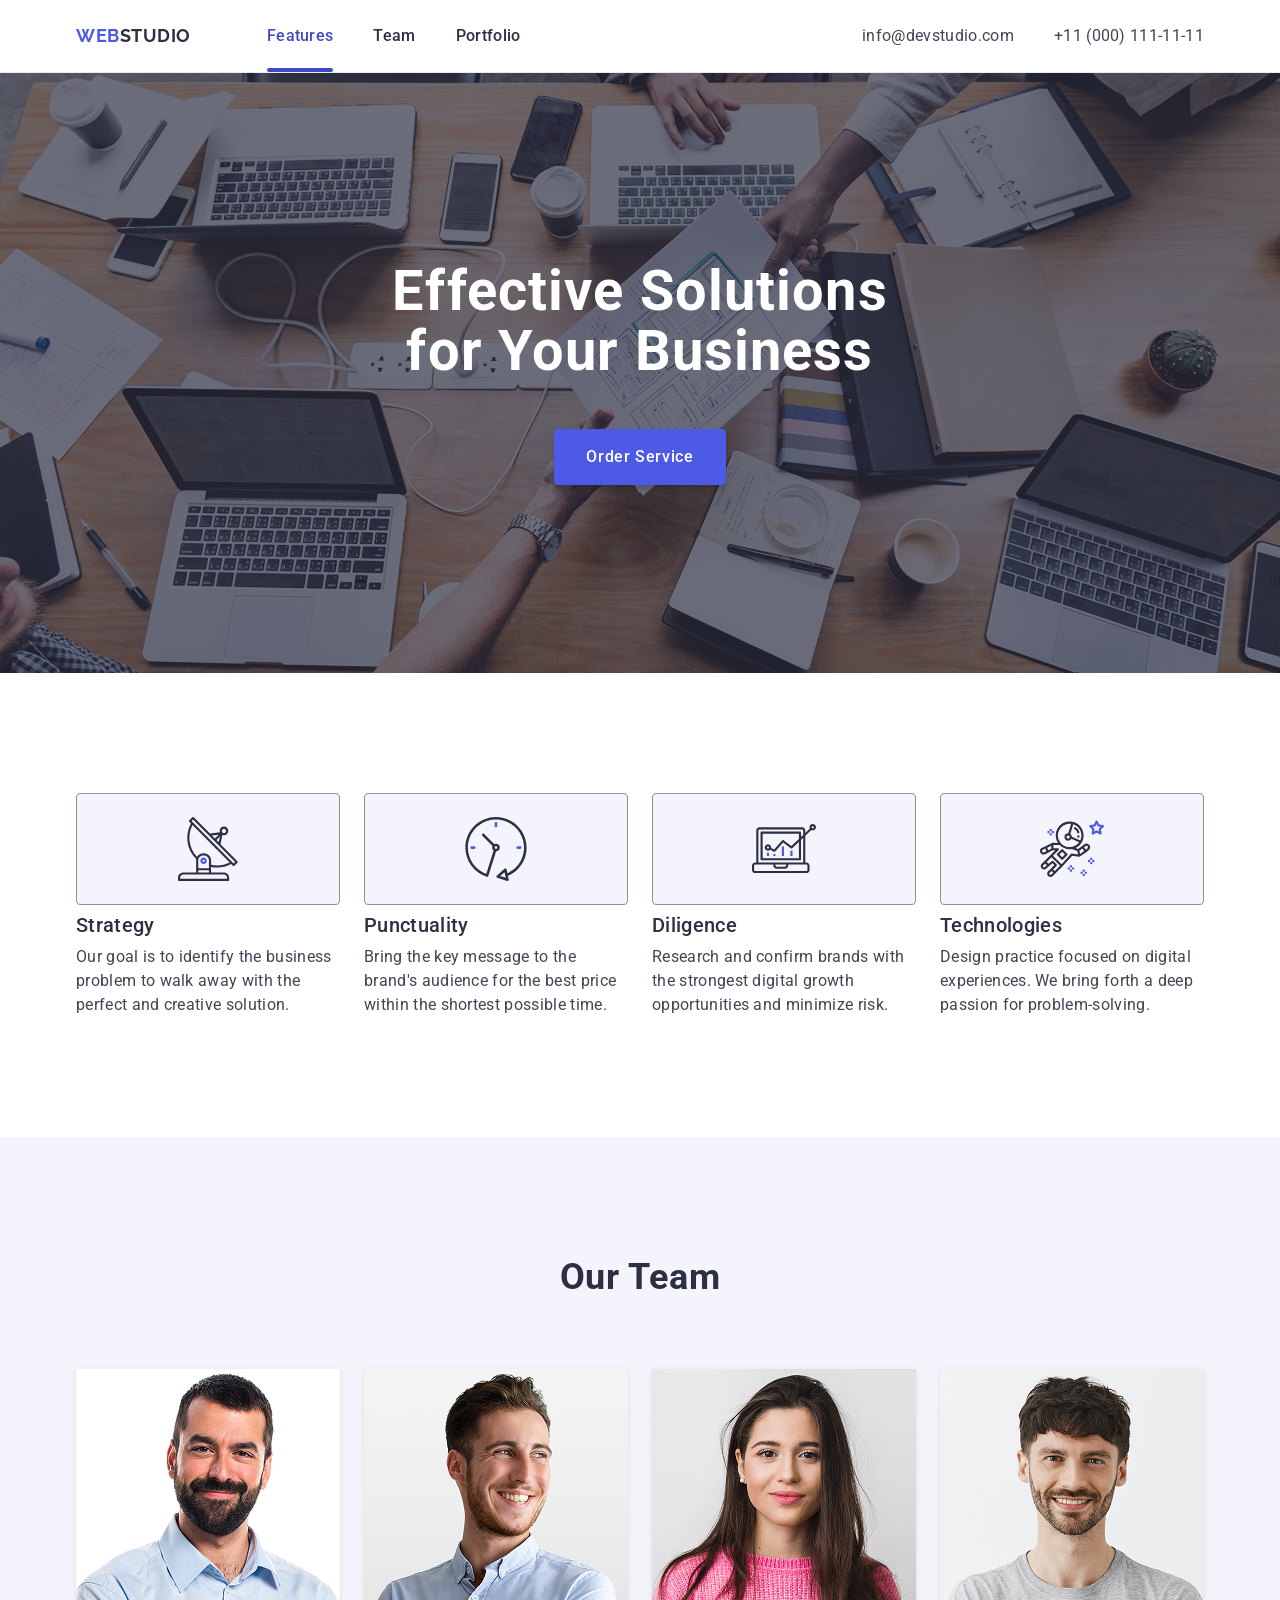
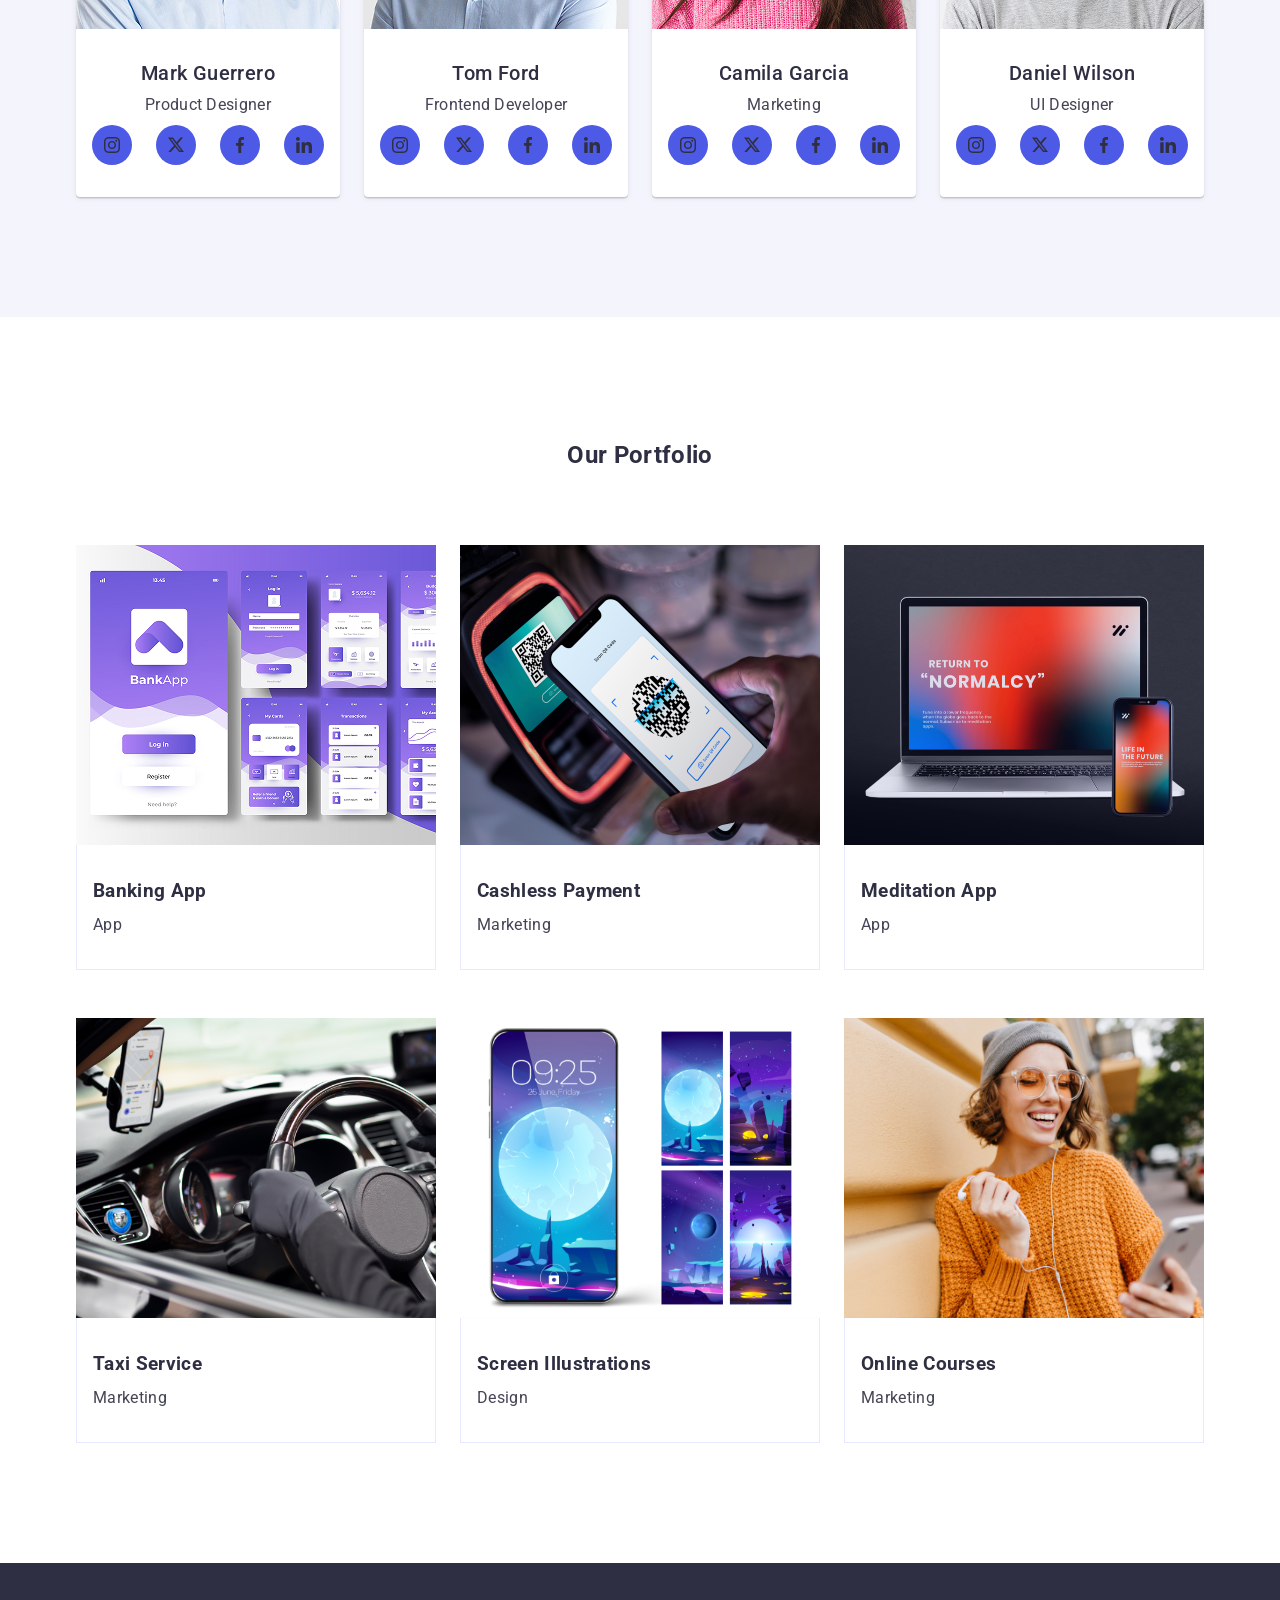
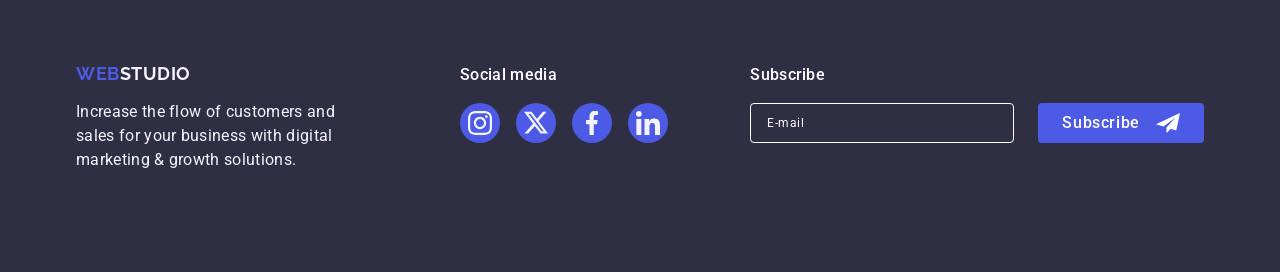
==== index.html @ 18c14033 "Initial commit" ====
<!doctype html>
<html lang="en">
  <head>
    <meta charset="UTF-8" />
    <meta name="viewport" content="width=device-width, initial-scale=1.0" />
    <title>WebStudio</title>
    <link rel="preconnect" href="https://fonts.googleapis.com">
<link rel="preconnect" href="https://fonts.gstatic.com" crossorigin>
<link href="https://fonts.googleapis.com/css2?family=Raleway:wght@700&family=Roboto:wght@100..900&display=swap" rel="stylesheet">
<link rel="stylesheet" href="https://cdnjs.cloudflare.com/ajax/libs/modern-normalize/3.0.1/modern-normalize.min.css" integrity="sha512-q6WgHqiHlKyOqslT/lgBgodhd03Wp4BEqKeW6nNtlOY4quzyG3VoQKFrieaCeSnuVseNKRGpGeDU3qPmabCANg==" crossorigin="anonymous" referrerpolicy="no-referrer" />
    <link rel = "stylesheet" href="./css/main.css" />
    <link rel="shortcut icon" href="./images/icons/logo.svg" type="image/x-icon" />
  </head>
  <body>
    <!--Header section-->
    <header class="header" id="header">      
      <div class="container">
      <a class="logo"
      href="./index.html">
      Web<span class="logo-icon">Studio</span>
  
    </a>
            
      <nav class="main-nav">
        <ul class="main-nav-list">
        
          <li class="main-nav-item">
            <a class="main-nav-link current" href="#features">Features</a>
          </li>
          <li class="main-nav-item">
            <a class="main-nav-link"  href="#team">Team</a>
          </li>
          <li class="main-nav-item"> 
            <a class="main-nav-link" href="#portfolio">Portfolio</a>
          </li>
        </ul>
      </nav>
      <address>
      <ul class="socials">
        <li class="socials-item">
          <a class="socials-link" href="mailto:info@devstudio.com">info@devstudio.com</a>
        </li>
        <li class="socials-item">
          <a class="socials-link" href="tel:+110001111111">+11 (000) 111-11-11</a>
        </li>
      </ul>
        </address>
        </div> 
    </header>

    <main class="main" id="main">
      <!--Hero section-->
      <section class="hero" id="hero">
        <div class="container">
        <h1 class="hero-title">Effective Solutions for Your Business</h1>
        <button class="hero-btn" type="button">Order Service</button>
        </div>
      </section>

      <!--Features section-->
      <section class="features" id="features"> 
        <div class="container">
        <h2 class="sr-only">Our features</h2>
       
        <ul class="features-list">
          <li class="features-item">
            <div class="features-icon-wrapper">
              <svg class="features-icon" width="64" height="64">
                <use href="./images/icons.svg#antenna">
                </use>
              </svg>
            </div>
            <h3 class="features-subtitle">Strategy</h3>
            <p class="features-desc">
              Our goal is to identify the business problem to walk away with the
              perfect and creative solution.
            </p>
          </li>
          <li class="features-item">
            <div class="features-icon-wrapper">
              <svg class="features-icon" width="64" height="64">
                <use href="./images/icons.svg#clock">
                </use>
              </svg>
            </div>
            <h3 class="features-subtitle">Punctuality</h3>
            <p class="features-desc">
              Bring the key message to the brand's audience for the best price
              within the shortest possible time.
            </p>
          </li>
          <li class="features-item">
            <div class="features-icon-wrapper">
              <svg class="features-icon" width="64" height="64">
                <use href="./images/icons.svg#diagram">
                </use>
              </svg>
            </div>
            <h3 class="features-subtitle">Diligence</h3>
            <p class="features-desc">
              Research and confirm brands with the strongest digital growth
              opportunities and minimize risk.
            </p>
          </li>
          <li class="features-item">
            <div class="features-icon-wrapper">
              <svg class="features-icon" width="64" height="64">
                <use href="./images/icons.svg#astronaut">
                </use>
              </svg>
            </div>
            <h3 class="features-subtitle">Technologies</h3>
            <p class="features-desc">
              Design practice focused on digital experiences. We bring forth a
              deep passion for problem-solving.
            </p>
          </li>
        </ul>
        </div>
      </section>

      <!--Team section-->
      <section class="team section" id="team">
        <div class="container">
        <h2 class="team-title section-title">Our Team</h2>
        
        <ul class="team-list">
          <li class="team-item">
            <img
              class="team-ill"
              src="./images/photo/team-1.png"
              alt="Mark Guerrero"
              width="264"
              height="260"
            />
            <div class="team-content">
            <h3 class="team-caption">Mark Guerrero</h3>
            <p class="team-text">Product Designer</p>
            <ul class="team-social-list">
    <li class="team-social-item">
      <a class="team-social-link" 
      href="https://instagram.com/" aria-label="Instagram">
        <svg class="team-social-icon" width="16" height="16">
          <use href="./images/icons.svg#instagram"></use>
        </svg>
      </a>
    </li>
    <li class="team-social-item">
  <a class="team-social-link"
     href="https://twitter.com/"
     aria-label="Twitter">
    <svg class="team-social-icon" width="16" height="16">
      <use href="./images/icons.svg#twitter"></use>
    </svg>
  </a>
</li>

<li class="team-social-item">
  <a class="team-social-link"
     href="https://facebook.com/"
     aria-label="Facebook">
    <svg class="team-social-icon" width="16" height="16">
      <use href="./images/icons.svg#facebook"></use>
    </svg>
  </a>
</li>
<li class="team-social-item">
  <a class="team-social-link"
     href="https://linkedin.com/"
     aria-label="LinkedIn">
    <svg class="team-social-icon" width="16" height="16">
      <use href="./images/icons.svg#linkedin"></use>
    </svg>
  </a>
</li>
  </ul>
            </div>
          </li>
          <li class="team-item">
            <img
              class="team-ill"
              src="./images/photo/team-2.png"
              alt="Tom Ford"
              width="264"
              height="260"
            />
            <div class="team-content">
            <h3 class="team-caption">Tom Ford</h3>
            <p class="team-text">Frontend Developer</p>
           <ul class="team-social-list">
    <li class="team-social-item">
      <a class="team-social-link" href="https://instagram.com/" aria-label="Instagram">
        <svg class="team-social-icon" width="16" height="16">
          <use href="./images/icons.svg#instagram"></use>
        </svg>
      </a>
    </li>
    <li class="team-social-item">
  <a class="team-social-link"
     href="https://twitter.com/"
     aria-label="Twitter">
    <svg class="team-social-icon" width="16" height="16">
      <use href="./images/icons.svg#twitter"></use>
    </svg>
  </a>
</li>

<li class="team-social-item">
  <a class="team-social-link"
     href="https://facebook.com/"
     aria-label="Facebook">
    <svg class="team-social-icon" width="16" height="16">
      <use href="./images/icons.svg#facebook"></use>
    </svg>
  </a>
</li>
<li class="team-social-item">
  <a class="team-social-link"
     href="https://linkedin.com/"
     aria-label="LinkedIn">
    <svg class="team-social-icon" width="16" height="16">
      <use href="./images/icons.svg#linkedin"></use>
    </svg>
  </a>
</li>
  </ul>
          </div>
          </li>
          <li class="team-item">
            <img
              class="team-ill"
              src="./images/photo/team-3.png"
              alt="Camila Garcia"
              width="264"
              height="260"
            />
            <div class="team-content">
            <h3 class="team-caption">Camila Garcia</h3>
            <p class="team-text">Marketing</p>
           <ul class="team-social-list">
    <li class="team-social-item">
      <a class="team-social-link" href="https://instagram.com/" aria-label="Instagram">
        <svg class="team-social-icon" width="16" height="16">
          <use href="./images/icons.svg#instagram"></use>
        </svg>
      </a>
    </li>
    <li class="team-social-item">
  <a class="team-social-link"
     href="https://twitter.com/"
     aria-label="Twitter">
    <svg class="team-social-icon" width="16" height="16">
      <use href="./images/icons.svg#twitter"></use>
    </svg>
  </a>
</li>

<li class="team-social-item">
  <a class="team-social-link"
     href="https://facebook.com/"
     aria-label="Facebook">
    <svg class="team-social-icon" width="16" height="16">
      <use href="./images/icons.svg#facebook"></use>
    </svg>
  </a>
</li>
<li class="team-social-item">
  <a class="team-social-link"
     href="https://linkedin.com/"
     aria-label="LinkedIn">
    <svg class="team-social-icon" width="16" height="16">
      <use href="./images/icons.svg#linkedin"></use>
    </svg>
  </a>
</li>
  </ul>
          </div>
          </li>
          <li class="team-item">
            <img
              class="team-ill"
              src="./images/photo/team-4.png"
              alt="Daniel Wilson"
              width="264"
              height="260"
            />
            <div class="team-content">
            <h3 class="team-caption">Daniel Wilson</h3>
            <p class="team-text">UI Designer</p>
           <ul class="team-social-list">
    <li class="team-social-item">
      <a class="team-social-link" href="https://instagram.com/" aria-label="Instagram">
        <svg class="team-social-icon" width="16" height="16">
          <use href="./images/icons.svg#instagram"></use>
        </svg>
      </a>
    </li>
    <li class="team-social-item">
  <a class="team-social-link"
     href="https://twitter.com/"
     aria-label="Twitter">
    <svg class="team-social-icon" width="16" height="16">
      <use href="./images/icons.svg#twitter"></use>
    </svg>
  </a>
</li>

<li class="team-social-item">
  <a class="team-social-link"
     href="https://facebook.com/"
     aria-label="Facebook">
    <svg class="team-social-icon" width="16" height="16">
      <use href="./images/icons.svg#facebook"></use>
    </svg>
  </a>
</li>
<li class="team-social-item">
  <a class="team-social-link"
     href="https://linkedin.com/"
     aria-label="LinkedIn">
    <svg class="team-social-icon" width="16" height="16">
      <use href="./images/icons.svg#linkedin"></use>
    </svg>
  </a>
</li>
  </ul>
          </div>
          </li>
        </ul>
        </div>
      </section>

       <!--Portfolio section-->
      <section class="portfolio section" id="portfolio">
        <div class="container">
    <h2 class="portfolio-title section-title">Our Portfolio</h2>
    <ul class="portfolio-list">
      <li class="portfolio-item">
        <div class="portfolio-image-wrapper">
        <img
        class="portfolio-ill"
          src="./images/portfolio/portfolio-1.svg"
          alt="Banking App"
          width="360"
          height="300"
        />
        <p class="portfolio-overlay">

      14 Stylish and User-Friendly App Design

      Concepts. Task Manager App. Calorie

      Tracker App. Exotic Fruit Ecommerce App.

      Cloud Storage App.

        </p>
        </div>
        <div class="portfolio-content">
        <h3 class="portfolio-caption">Banking App</h3>
        <p class="portfolio-text">App</p></div>
      </li>
      <li class="portfolio-item">
        <div class="portfolio-image-wrapper">
        <img
          class="portfolio-ill"
          src="./images/portfolio/portfolio-2.svg"
          alt="Marketing"
          width="360"
          height="300"
        />
           <p class="portfolio-overlay">

      14 Stylish and User-Friendly App Design

      Concepts. Task Manager App. Calorie

      Tracker App. Exotic Fruit Ecommerce App.

      Cloud Storage App.

        </p>
        </div>
          <div class="portfolio-content">
        <h3 class="portfolio-caption">Cashless Payment</h3>
        <p class="portfolio-text">Marketing</p></div>
      </li>
      <li class="portfolio-item">
         <div class="portfolio-image-wrapper">
        <img
          class="portfolio-ill"
          src="./images/portfolio/portfolio-3.svg"
          alt="Meditation App"
          width="360"
          height="300"
        />
        <p class="portfolio-overlay">

      14 Stylish and User-Friendly App Design

      Concepts. Task Manager App. Calorie

      Tracker App. Exotic Fruit Ecommerce App.

      Cloud Storage App.

        </p>
        </div>
        <div class="portfolio-content">
        <h3 class="portfolio-caption">Meditation App</h3>
        <p class="portfolio-text">App</p></div>
      </li>
      <li class="portfolio-item">
        <div class="portfolio-image-wrapper">
        <img
          class="portfolio-ill"
          src="./images/portfolio/portfolio-4.svg"
          alt="Taxi Service"
          width="360"
          height="300"
        />
        
           <p class="portfolio-overlay">

      14 Stylish and User-Friendly App Design

      Concepts. Task Manager App. Calorie

      Tracker App. Exotic Fruit Ecommerce App.

      Cloud Storage App.

        </p>
        </div>
        <div class="portfolio-content">
        <h3 class="portfolio-caption">Taxi Service</h3>
        <p class="portfolio-text">Marketing</p></div>
      </li>
      <li class="portfolio-item">
        <div class="portfolio-image-wrapper">
        <img
          class="portfolio-ill"
          src="./images/portfolio/portfolio-5.svg"
          alt="Design"
          width="360"
          height="300"
        />
         <p class="portfolio-overlay">

      14 Stylish and User-Friendly App Design

      Concepts. Task Manager App. Calorie

      Tracker App. Exotic Fruit Ecommerce App.

      Cloud Storage App.

        </p>
        </div>
        <div class="portfolio-content">
        <h3 class="portfolio-caption">Screen Illustrations</h3>
        <p class="portfolio-text">Design</p></div>
      </li>
      <li class="portfolio-item">
         <div class="portfolio-image-wrapper">
        <img
          class="portfolio-ill"
          src="./images/portfolio/portfolio-6.svg"
          alt="Online Courses"
          width="360"
          height="300"
        />
        <p class="portfolio-overlay">

      14 Stylish and User-Friendly App Design

      Concepts. Task Manager App. Calorie

      Tracker App. Exotic Fruit Ecommerce App.

      Cloud Storage App.

        </p>
        </div>
        <div class="portfolio-content">
        <h3 class="portfolio-caption">Online Courses</h3>
        <p class="portfolio-text">Marketing</p></div>
      </li>
    </ul>
    </div>
  </section>
    </main>

    <!--Footer section-->
    <footer class="footer" id="footer">
      <div class="container">
        <div class="footer-info">
      <a class="logo footer-logo"
      href="./index.html">
      Web<span class="logo-icon-footer">Studio</span></a>
     
      <p class="footer-text">
        Increase the flow of customers and sales for your business with digital
        marketing &amp; growth solutions.
      </p>
      </div>

      <div class="footer-social">
        <p class="footer-social-title">Social media</p>

        <ul class="footer-social-list">
          <li class="footer-social-item">
            <a class="footer-social-link"
            href="https://instagram.com/"
            aria-label="Instagram">
            <svg width="24" height="24">
              <use href="./images/icons.svg#instagram"></use>
            </svg>
            </a>
          </li>
          <li class="footer-social-item">
      <a class="footer-social-link"
         href="https://twitter.com/"
         aria-label="Twitter">
        <svg width="24" height="24">
          <use href="./images/icons.svg#twitter"></use>
        </svg>
      </a>
    </li>

    <li class="footer-social-item">
      <a class="footer-social-link"
         href="https://facebook.com/"
         aria-label="Facebook">
        <svg width="24" height="24">
          <use href="./images/icons.svg#facebook"></use>
        </svg>
      </a>
    </li>

    <li class="footer-social-item">
      <a class="footer-social-link"
         href="https://linkedin.com/"
         aria-label="LinkedIn">
        <svg width="24" height="24">
          <use href="./images/icons.svg#linkedin"></use>
        </svg>
      </a>
    </li>
        </ul>
      </div>
        <div class="footer-subscribe">
          <p class="footer-subscribe-text">Subscribe</p>

        <form class="footer-form" name="subscription">
          <label class="footer-form-field" for="user_email"> 
            <input class="footer-form-input" type="email" 
            id="user_email"     
            placeholder="E-mail"
            name="email"
            required />
            </label>            
            <button class="btn btn-filled" type="submit">
            Subscribe
            <svg class="footer-form-icon" width="24" height="24">
              <use href="./images/icons.svg#icon-send"></use>
            </svg>
          </button>

        </form> 
        </div>
      </div>

    </footer>
    <!--Modal section-->
    <div class="backdrop is-open" id="modal">
    <div class="modal">
      <button class="modal-btn" type="button" aria-label="Close modal button">
        <svg class="modal-btn-icon" width="8" height="8">
          <use href="./images/icons.svg#close"></use>
        </svg>
      </button>
      <p class="modal-caption">Leave your contacts and we will call you back</p>

      <form class="modal-form" name="review_form">
        <div class="modal-form-field">
          <label class="modal-form-label" for="user_name">Name</label>
          <div class="modal-input-wrapper">
            <input 
            class="modal-form-input" type="text" 
            name="user_name" 
            id="user_name" 
            required 
            minlength="2"
            pattern="^[a-zA-Z]+\s[a-zA-Z]+$"
            title="Username must be two words separated by space."
            />


            <svg class="modal-form-icon" width="18" height="24">
              <use href="./images/icons.svg#name"></use>
            </svg>
          
          </div>
        </div>
        <div class="modal-form-field">
          <label class="modal-form-label" for="user_phone">Phone</label>
          <div class="modal-input-wrapper">
            <input class="modal-form-input" type="tel" name="user_phone" id="user_phone"
             required />
            <svg class="modal-form-icon" width="18" height="24">
              <use href="./images/icons.svg#phone"></use>
            </svg>
          </div>
        </div>
        <div class="modal-form-field">
          <label class="modal-form-label" for="modal_user_email">Email</label>
          <div class="modal-input-wrapper">
            <input class="modal-form-input" type="email" name="user_email" id="modal_user_email" placeholder="E-mail">
            <svg class="modal-form-icon" width="18" height="24">
              <use href="./images/icons.svg#email"></use>
            </svg>
          </div>
        </div>
        
<div class="modal-form-field modal-textarea-field">
          <label class="modal-form-label" for="user_comment">Comment</label>
          
          <textarea class="modal-form-comment" name="user_comment" id="user_comment" placeholder="Text input"></textarea>
           
        </div>
<div class="modal-form-field modal-checkbox-field">

          <input type="checkbox" name="user_policy" id="user_policy" 
          class="visually-hidden"
          required />
          <label class="modal-form-policy"
          for="user_policy">
            <span class="modal-form-checkbox">
              <svg class="modal-form-checkbox-icon" width="10" height="8">
                <use href="./images/icons.svg#check-mark">
            </use>
              </svg>
            </span>
            I accept the terms and conditions of the <a class="modal-form-link"
            href="#" 
            target="_blank" 
            rel="noopener noreferrer">Privacy Policy</a>
          </label> 
        </div>
          <button class="btn btn-filled modal-submit-btn" type="submit">Send</button>
      </form>
    </div>
    </div>



  </body>
</html>
---- css/main.css ----
@import './common.css';
@import './header.css';
@import './hero.css';
@import './features.css';
@import './team.css';
@import './portfolio.css';
@import './footer.css';
@import './modal.css';
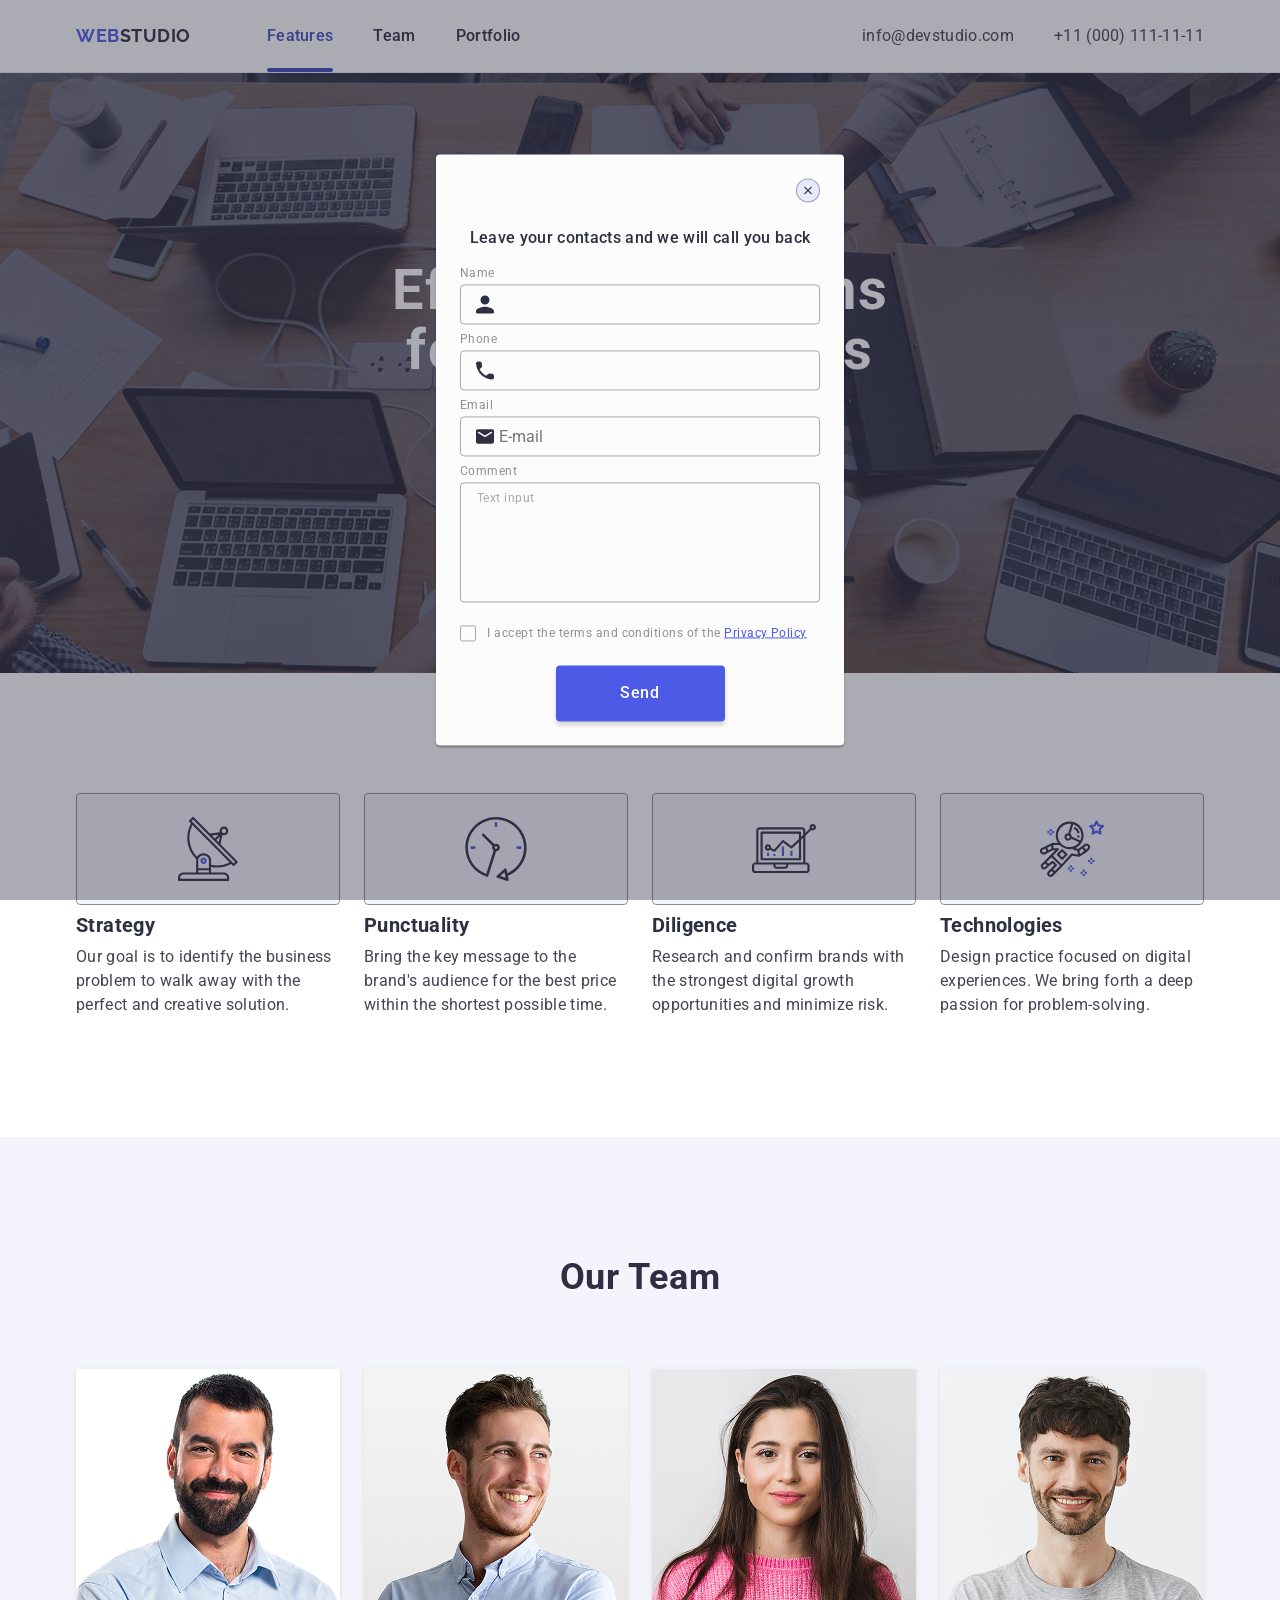
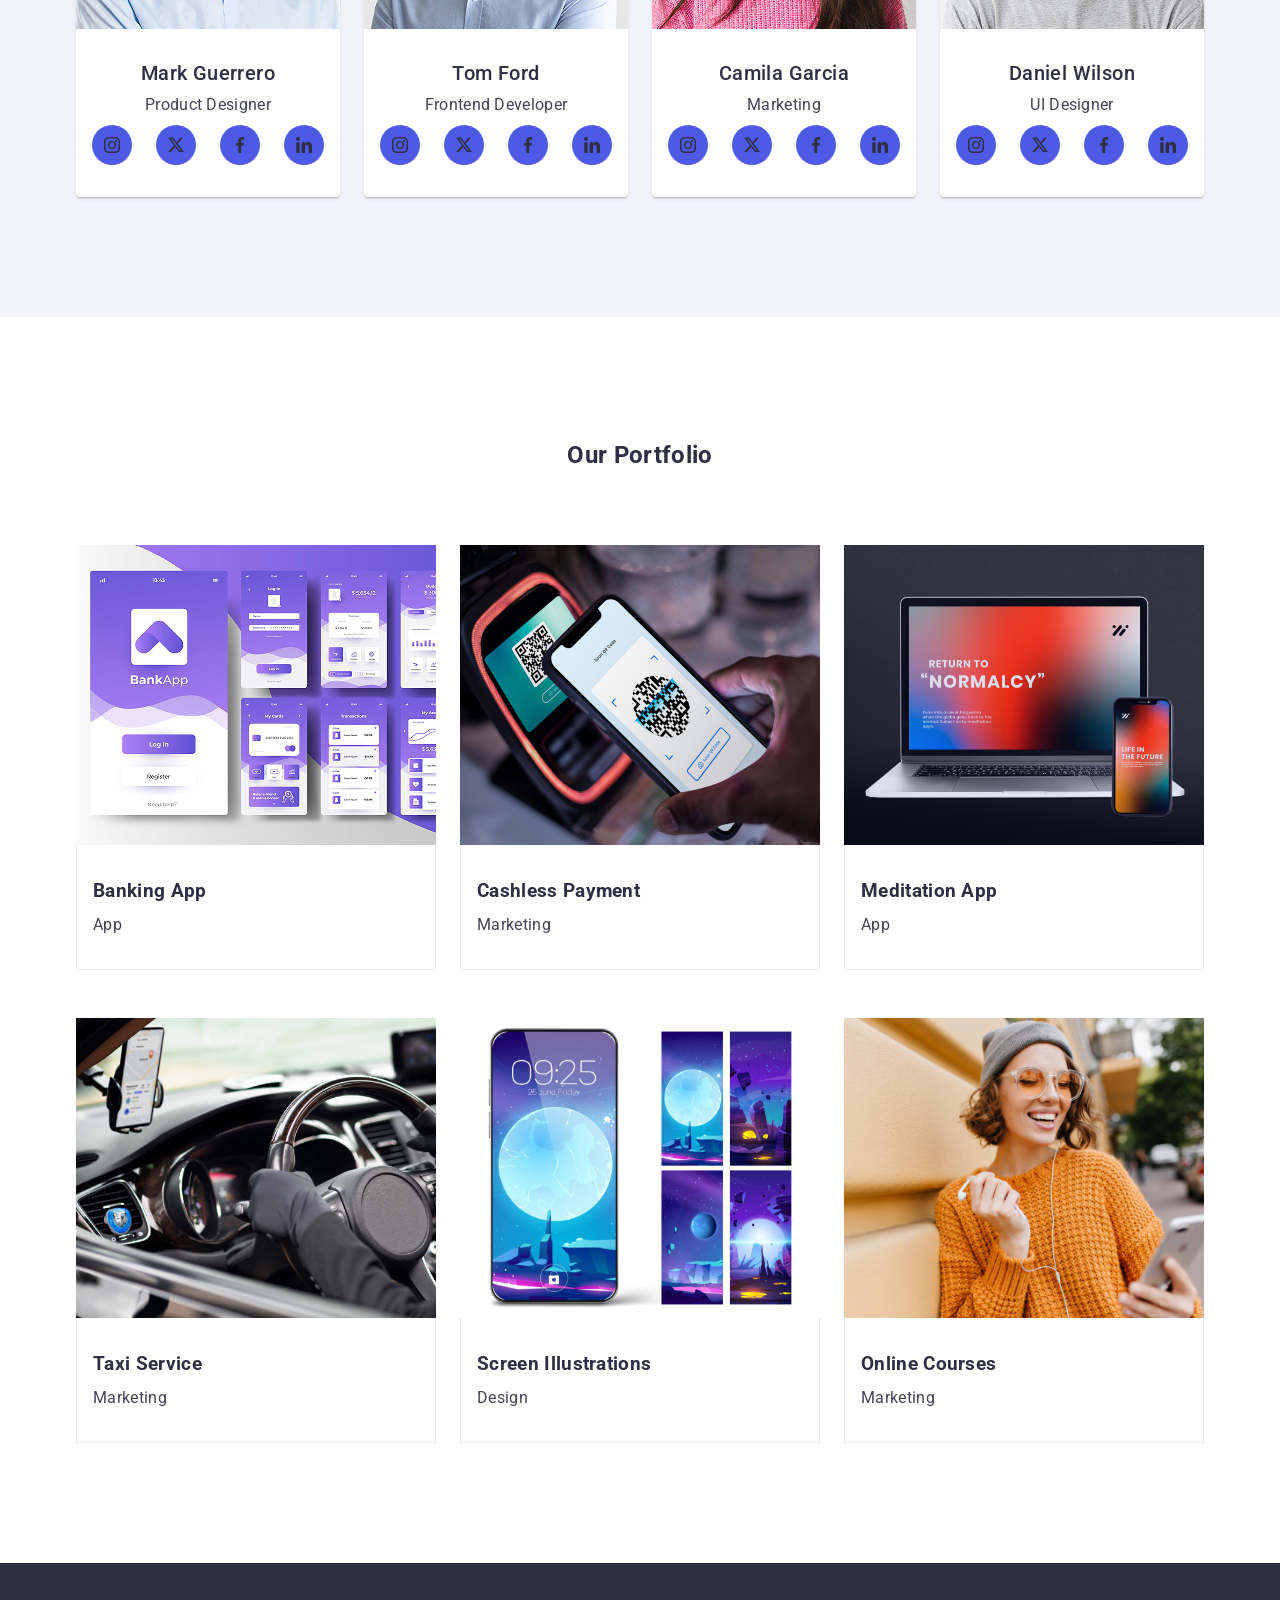
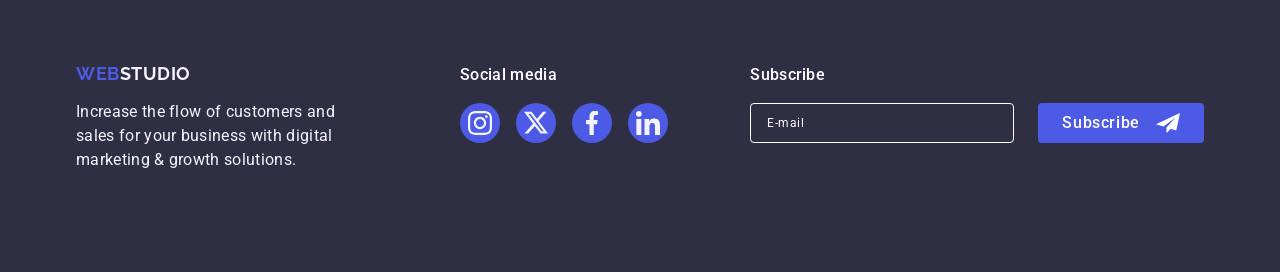
==== commit 20dfb9d0: "feat: implement responsive design for HW-06" ====
--- a/index.html
+++ b/index.html
@@ -20,6 +20,15 @@
       Web<span class="logo-icon">Studio</span>
   
     </a>
+<button
+  class="mobile-menu-btn"
+  type="button"
+  aria-label="Open mobile menu"
+>
+  <svg class="mobile-menu-btn-icon" width="17" height="14">
+    <use href="./images/icons.svg#burger-menu"></use>
+  </svg>
+</button>
             
       <nav class="main-nav">
         <ul class="main-nav-list">
@@ -46,6 +55,35 @@
       </ul>
         </address>
         </div> 
+
+
+<div class="mobile-menu" id="mobile-menu">
+  <button
+    class="mobile-menu-close-btn"
+    type="button"
+    aria-label="Close mobile menu"
+  >
+    &times;
+  </button>
+
+  
+<nav class="mobile-nav">
+  <ul class="mobile-nav-list">
+    <li>
+      <a class="mobile-nav-link" href="#features">Features</a>
+    </li>
+    <li>
+      <a class="mobile-nav-link" href="#team">Team</a>
+    </li>
+    <li>
+      <a class="mobile-nav-link" href="#portfolio">Portfolio</a>
+    </li>
+  </ul>
+</nav>
+
+</div>
+
+
     </header>
 
     <main class="main" id="main">
@@ -653,7 +691,5 @@
     </div>
     </div>
 
-
-
   </body>
 </html>
--- a/css/main.css
+++ b/css/main.css
@@ -6,5 +6,7 @@
 @import './portfolio.css';
 @import './footer.css';
 @import './modal.css';
+@import './mobile-menu.css';
 
 
+
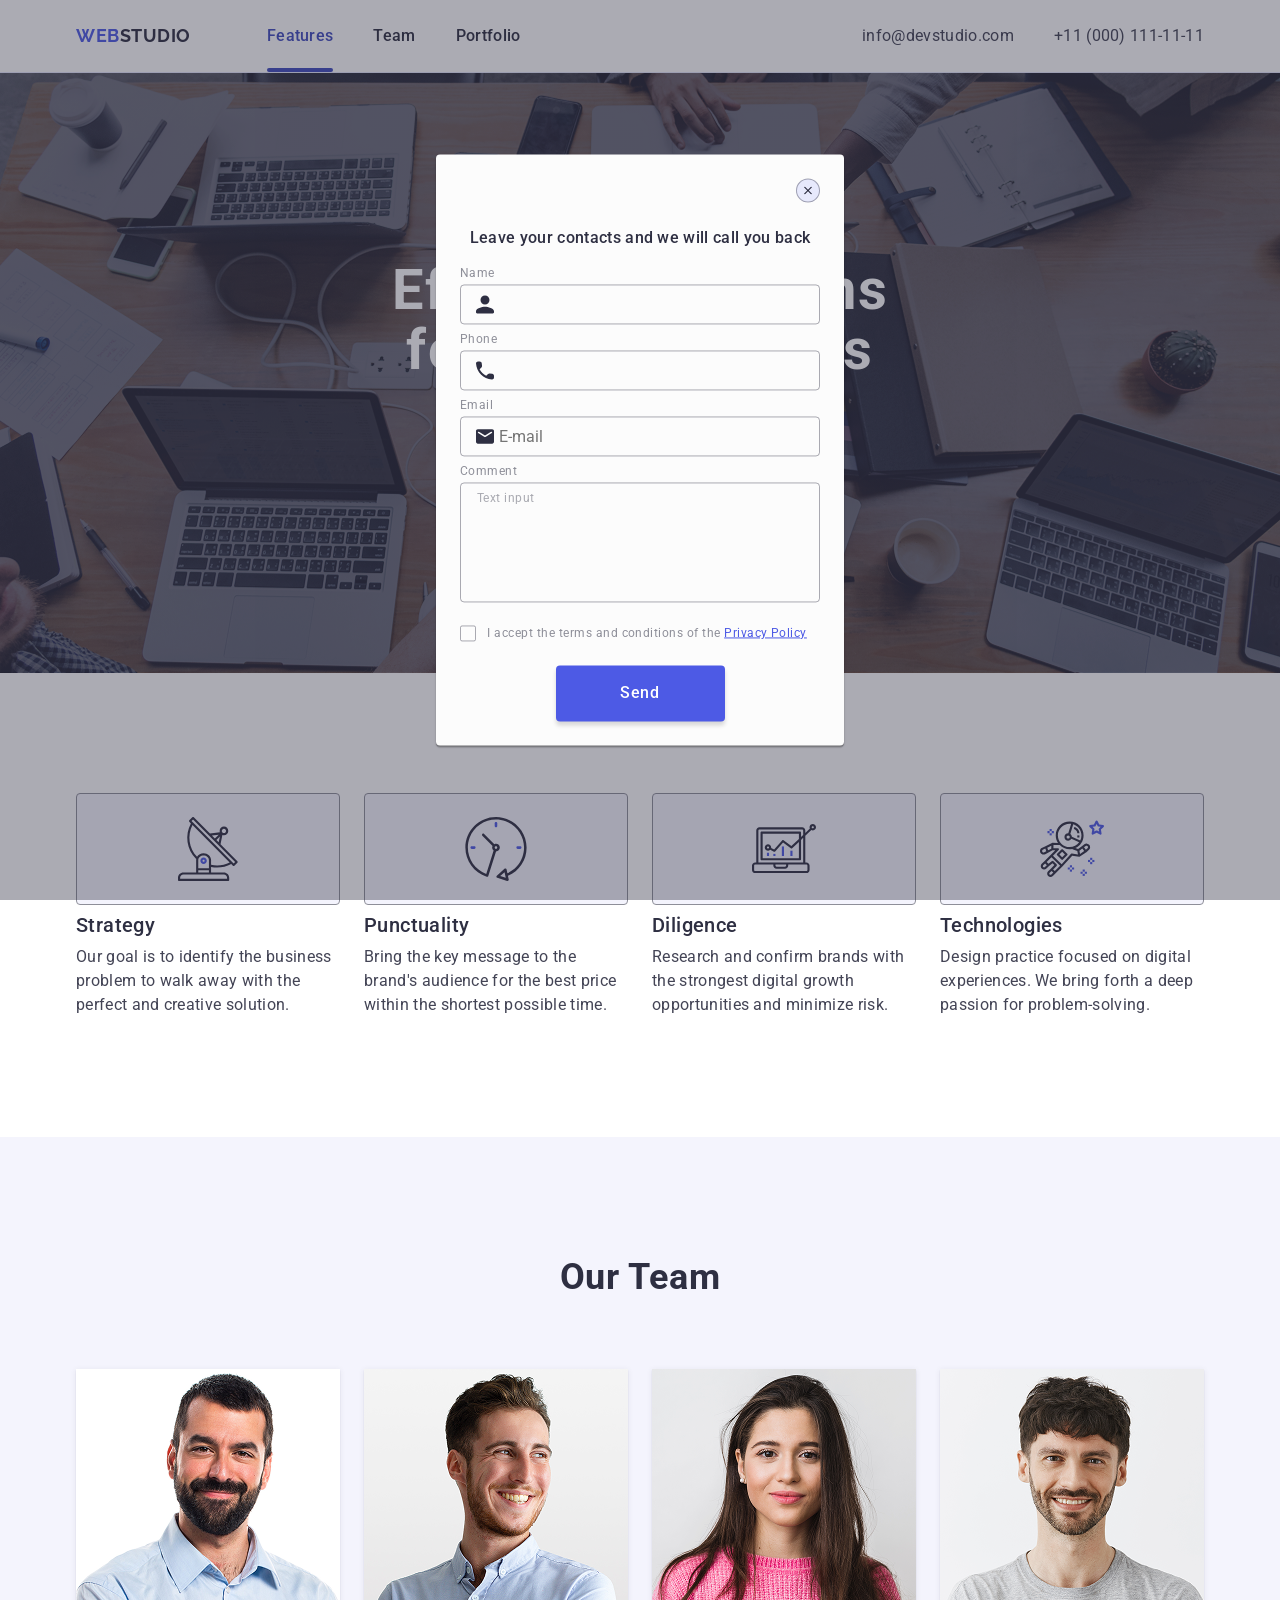
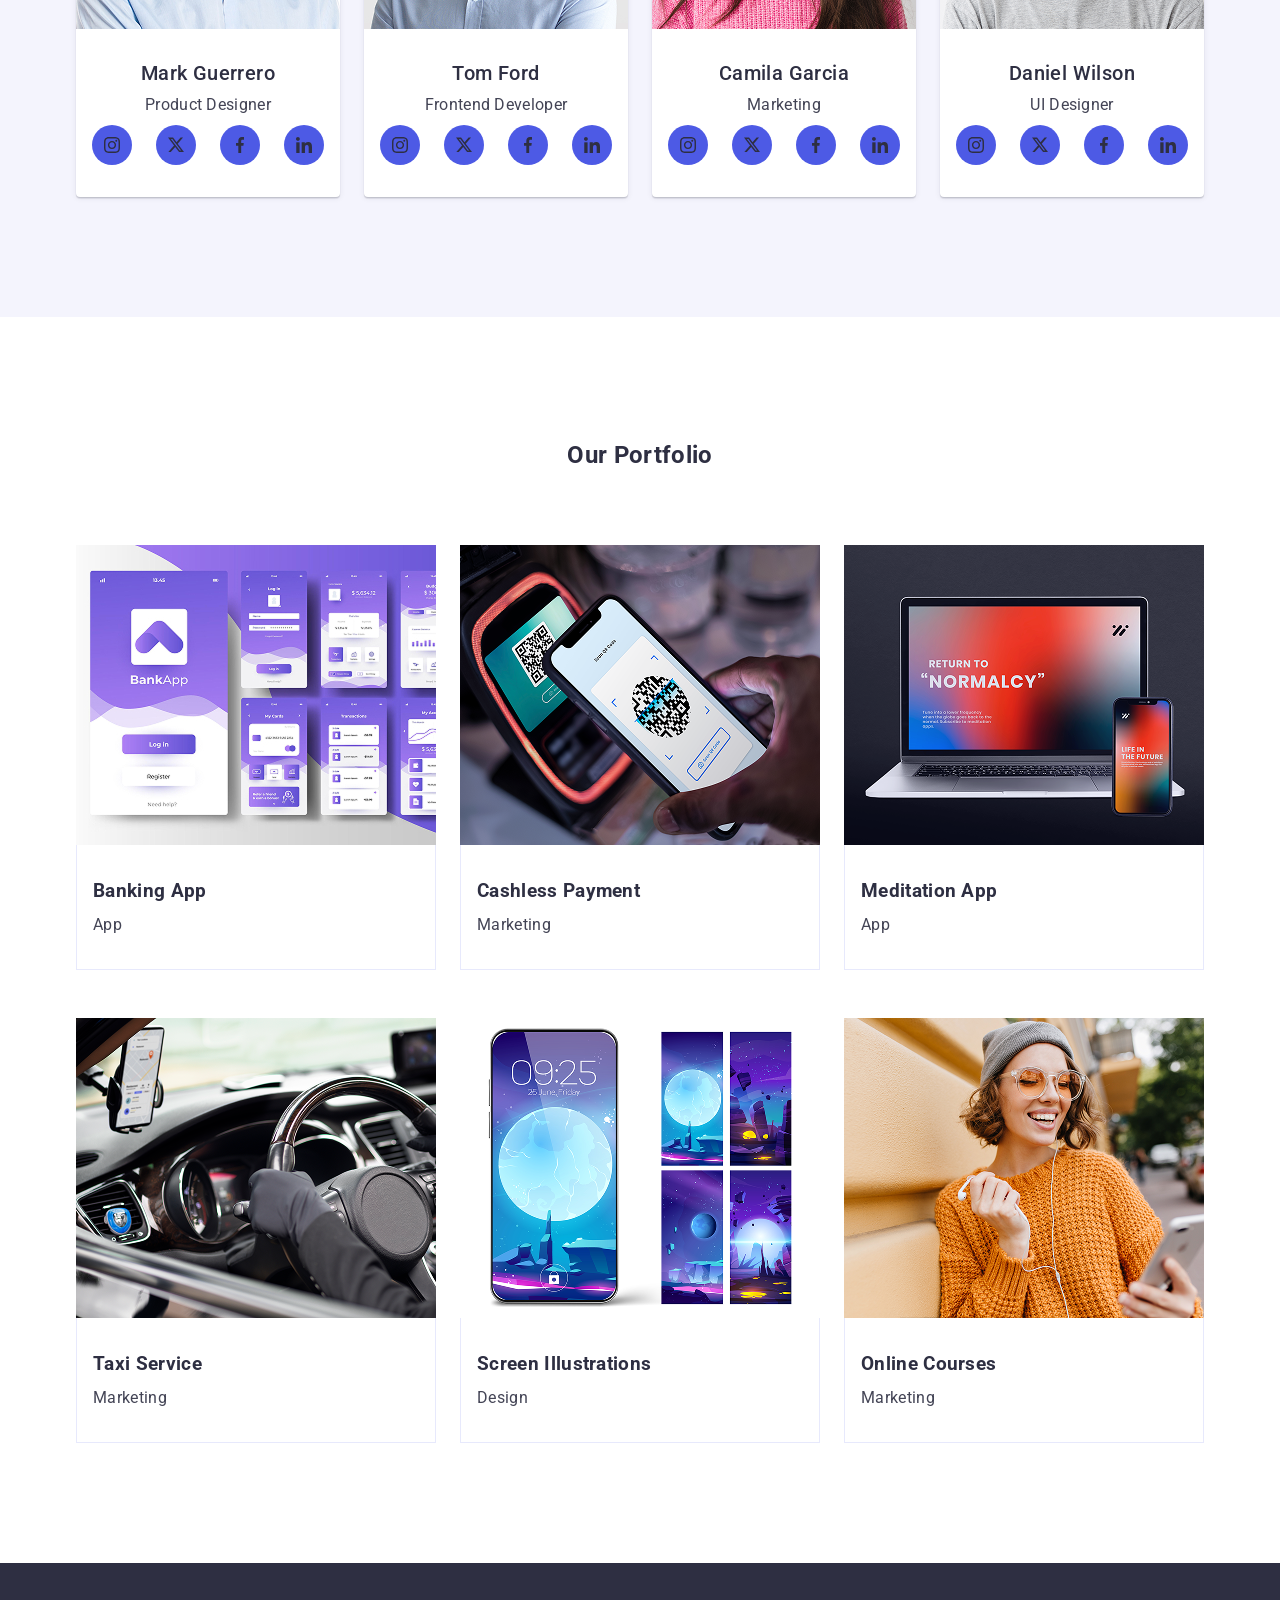
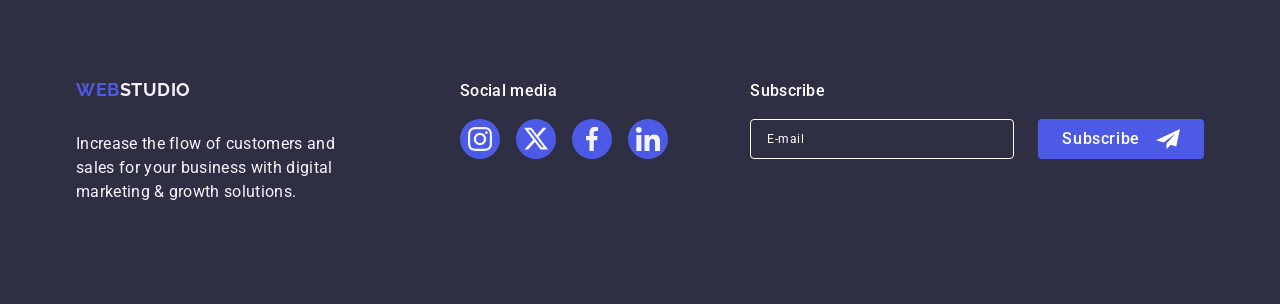
==== commit a3b8ff95: "fix: improve responsive layout and complete mobile menu" ====
--- a/index.html
+++ b/index.html
@@ -25,7 +25,7 @@
   type="button"
   aria-label="Open mobile menu"
 >
-  <svg class="mobile-menu-btn-icon" width="17" height="14">
+  <svg class="mobile-menu-btn-icon" width="24" height="24">
     <use href="./images/icons.svg#burger-menu"></use>
   </svg>
 </button>
@@ -56,32 +56,6 @@
         </address>
         </div> 
 
-
-<div class="mobile-menu" id="mobile-menu">
-  <button
-    class="mobile-menu-close-btn"
-    type="button"
-    aria-label="Close mobile menu"
-  >
-    &times;
-  </button>
-
-  
-<nav class="mobile-nav">
-  <ul class="mobile-nav-list">
-    <li>
-      <a class="mobile-nav-link" href="#features">Features</a>
-    </li>
-    <li>
-      <a class="mobile-nav-link" href="#team">Team</a>
-    </li>
-    <li>
-      <a class="mobile-nav-link" href="#portfolio">Portfolio</a>
-    </li>
-  </ul>
-</nav>
-
-</div>
 
 
     </header>
@@ -164,13 +138,15 @@
         
         <ul class="team-list">
           <li class="team-item">
-            <img
-              class="team-ill"
-              src="./images/photo/team-1.png"
-              alt="Mark Guerrero"
-              width="264"
-              height="260"
-            />
+           <img
+        class="team-ill"
+        src="./images/photo/team-1.png"
+        srcset="./images/photo/team-1.png 1x, ./images/photo/team-1@2x.png 2x"
+        alt="Mark Guerrero"
+        width="264"
+        height="260"
+        />
+            
             <div class="team-content">
             <h3 class="team-caption">Mark Guerrero</h3>
             <p class="team-text">Product Designer</p>
@@ -215,13 +191,16 @@
             </div>
           </li>
           <li class="team-item">
+            
             <img
-              class="team-ill"
-              src="./images/photo/team-2.png"
-              alt="Tom Ford"
-              width="264"
-              height="260"
-            />
+          class="team-ill"
+          src="./images/photo/team-2.png"
+          srcset="./images/photo/team-2.png 1x, ./images/photo/team-2@2x.png 2x"
+          alt="Tom Ford"
+          width="264"
+          height="260"
+          />
+
             <div class="team-content">
             <h3 class="team-caption">Tom Ford</h3>
             <p class="team-text">Frontend Developer</p>
@@ -266,12 +245,13 @@
           </li>
           <li class="team-item">
             <img
-              class="team-ill"
-              src="./images/photo/team-3.png"
-              alt="Camila Garcia"
-              width="264"
-              height="260"
-            />
+          class="team-ill"
+          src="./images/photo/team-3.png"
+          srcset="./images/photo/team-3.png 1x, ./images/photo/team-3@2x.png 2x"
+          alt="Camila Garcia"
+          width="264"
+          height="260"
+          />
             <div class="team-content">
             <h3 class="team-caption">Camila Garcia</h3>
             <p class="team-text">Marketing</p>
@@ -316,12 +296,13 @@
           </li>
           <li class="team-item">
             <img
-              class="team-ill"
-              src="./images/photo/team-4.png"
-              alt="Daniel Wilson"
-              width="264"
-              height="260"
-            />
+          class="team-ill"
+          src="./images/photo/team-4.png"
+          srcset="./images/photo/team-4.png 1x, ./images/photo/team-4@2x.png 2x"
+          alt="Daniel Wilson"
+          width="264"
+          height="260"
+          />
             <div class="team-content">
             <h3 class="team-caption">Daniel Wilson</h3>
             <p class="team-text">UI Designer</p>
@@ -376,12 +357,13 @@
       <li class="portfolio-item">
         <div class="portfolio-image-wrapper">
         <img
-        class="portfolio-ill"
-          src="./images/portfolio/portfolio-1.svg"
-          alt="Banking App"
-          width="360"
-          height="300"
-        />
+  class="portfolio-ill"
+  src="./images/portfolio/portfolio-1.png"
+  srcset="./images/portfolio/portfolio-1.png 1x, ./images/portfolio/portfolio-1@2x.png 2x"
+  alt="Banking App"
+  width="360"
+  height="300"
+/>
         <p class="portfolio-overlay">
 
       14 Stylish and User-Friendly App Design
@@ -401,12 +383,13 @@
       <li class="portfolio-item">
         <div class="portfolio-image-wrapper">
         <img
-          class="portfolio-ill"
-          src="./images/portfolio/portfolio-2.svg"
-          alt="Marketing"
-          width="360"
-          height="300"
-        />
+  class="portfolio-ill"
+  src="./images/portfolio/portfolio-2.png"
+  srcset="./images/portfolio/portfolio-2.png 1x, ./images/portfolio/portfolio-2@2x.png 2x"
+  alt="Cashless Payment"
+  width="360"
+  height="300"
+/>
            <p class="portfolio-overlay">
 
       14 Stylish and User-Friendly App Design
@@ -426,12 +409,13 @@
       <li class="portfolio-item">
          <div class="portfolio-image-wrapper">
         <img
-          class="portfolio-ill"
-          src="./images/portfolio/portfolio-3.svg"
-          alt="Meditation App"
-          width="360"
-          height="300"
-        />
+  class="portfolio-ill"
+  src="./images/portfolio/portfolio-3.png"
+  srcset="./images/portfolio/portfolio-3.png 1x, ./images/portfolio/portfolio-3@2x.png 2x"
+  alt="Meditation App"
+  width="360"
+  height="300"
+/>
         <p class="portfolio-overlay">
 
       14 Stylish and User-Friendly App Design
@@ -450,13 +434,14 @@
       </li>
       <li class="portfolio-item">
         <div class="portfolio-image-wrapper">
-        <img
-          class="portfolio-ill"
-          src="./images/portfolio/portfolio-4.svg"
-          alt="Taxi Service"
-          width="360"
-          height="300"
-        />
+       <img
+  class="portfolio-ill"
+  src="./images/portfolio/portfolio-4.png"
+  srcset="./images/portfolio/portfolio-4.png 1x, ./images/portfolio/portfolio-4@2x.png 2x"
+  alt="Taxi Service"
+  width="360"
+  height="300"
+/>
         
            <p class="portfolio-overlay">
 
@@ -477,12 +462,13 @@
       <li class="portfolio-item">
         <div class="portfolio-image-wrapper">
         <img
-          class="portfolio-ill"
-          src="./images/portfolio/portfolio-5.svg"
-          alt="Design"
-          width="360"
-          height="300"
-        />
+  class="portfolio-ill"
+  src="./images/portfolio/portfolio-5.png"
+  srcset="./images/portfolio/portfolio-5.png 1x, ./images/portfolio/portfolio-5@2x.png 2x"
+  alt="Screen Illustrations"
+  width="360"
+  height="300"
+/>
          <p class="portfolio-overlay">
 
       14 Stylish and User-Friendly App Design
@@ -502,12 +488,13 @@
       <li class="portfolio-item">
          <div class="portfolio-image-wrapper">
         <img
-          class="portfolio-ill"
-          src="./images/portfolio/portfolio-6.svg"
-          alt="Online Courses"
-          width="360"
-          height="300"
-        />
+  class="portfolio-ill"
+  src="./images/portfolio/portfolio-6.png"
+  srcset="./images/portfolio/portfolio-6.png 1x, ./images/portfolio/portfolio-6@2x.png 2x"
+  alt="Online Courses"
+  width="360"
+  height="300"
+/>
         <p class="portfolio-overlay">
 
       14 Stylish and User-Friendly App Design
@@ -610,6 +597,104 @@
       </div>
 
     </footer>
+    
+<!-- Mobile menu -->
+<div class="mobile-menu" id="mobile-menu">
+  <div class="container mobile-menu-container">
+
+    <button
+      class="mobile-menu-close-btn"
+      type="button"
+      aria-label="Close mobile menu"
+    >
+      <svg class="mobile-menu-close-icon" width="8" height="8">
+        <use href="./images/icons.svg#close"></use>
+      </svg>
+    </button>
+
+    <nav class="mobile-nav">
+      <ul class="mobile-nav-list">
+        <li>
+          <a class="mobile-nav-link current" href="#features">
+            Features
+          </a>
+        </li>
+        <li>
+          <a class="mobile-nav-link" href="#team">
+            Team
+          </a>
+        </li>
+        <li>
+          <a class="mobile-nav-link" href="#portfolio">
+            Portfolio
+          </a>
+        </li>
+      </ul>
+    </nav>
+
+    <address class="mobile-address">
+      <ul class="mobile-contacts-list">
+        <li>
+          <a class="mobile-contacts-link mobile-phone"
+             href="tel:+110001111111">
+            +11 (000) 111-11-11
+          </a>
+        </li>
+        <li>
+          <a class="mobile-contacts-link"
+             href="mailto:info@devstudio.com">
+            info@devstudio.com
+          </a>
+        </li>
+      </ul>
+    </address>
+
+    <ul class="mobile-social-list">
+      <li class="mobile-social-item">
+        <a class="mobile-social-link"
+           href="https://instagram.com/"
+           aria-label="Instagram">
+          <svg width="24" height="24">
+            <use href="./images/icons.svg#instagram"></use>
+          </svg>
+        </a>
+      </li>
+
+      <li class="mobile-social-item">
+        <a class="mobile-social-link"
+           href="https://twitter.com/"
+           aria-label="Twitter">
+          <svg width="24" height="24">
+            <use href="./images/icons.svg#twitter"></use>
+          </svg>
+        </a>
+      </li>
+
+      <li class="mobile-social-item">
+        <a class="mobile-social-link"
+           href="https://facebook.com/"
+           aria-label="Facebook">
+          <svg width="24" height="24">
+            <use href="./images/icons.svg#facebook"></use>
+          </svg>
+        </a>
+      </li>
+
+      <li class="mobile-social-item">
+        <a class="mobile-social-link"
+           href="https://linkedin.com/"
+           aria-label="LinkedIn">
+          <svg width="24" height="24">
+            <use href="./images/icons.svg#linkedin"></use>
+          </svg>
+        </a>
+      </li>
+    </ul>
+
+  </div>
+</div>
+
+   
     <!--Modal section-->
     <div class="backdrop is-open" id="modal">
     <div class="modal">
